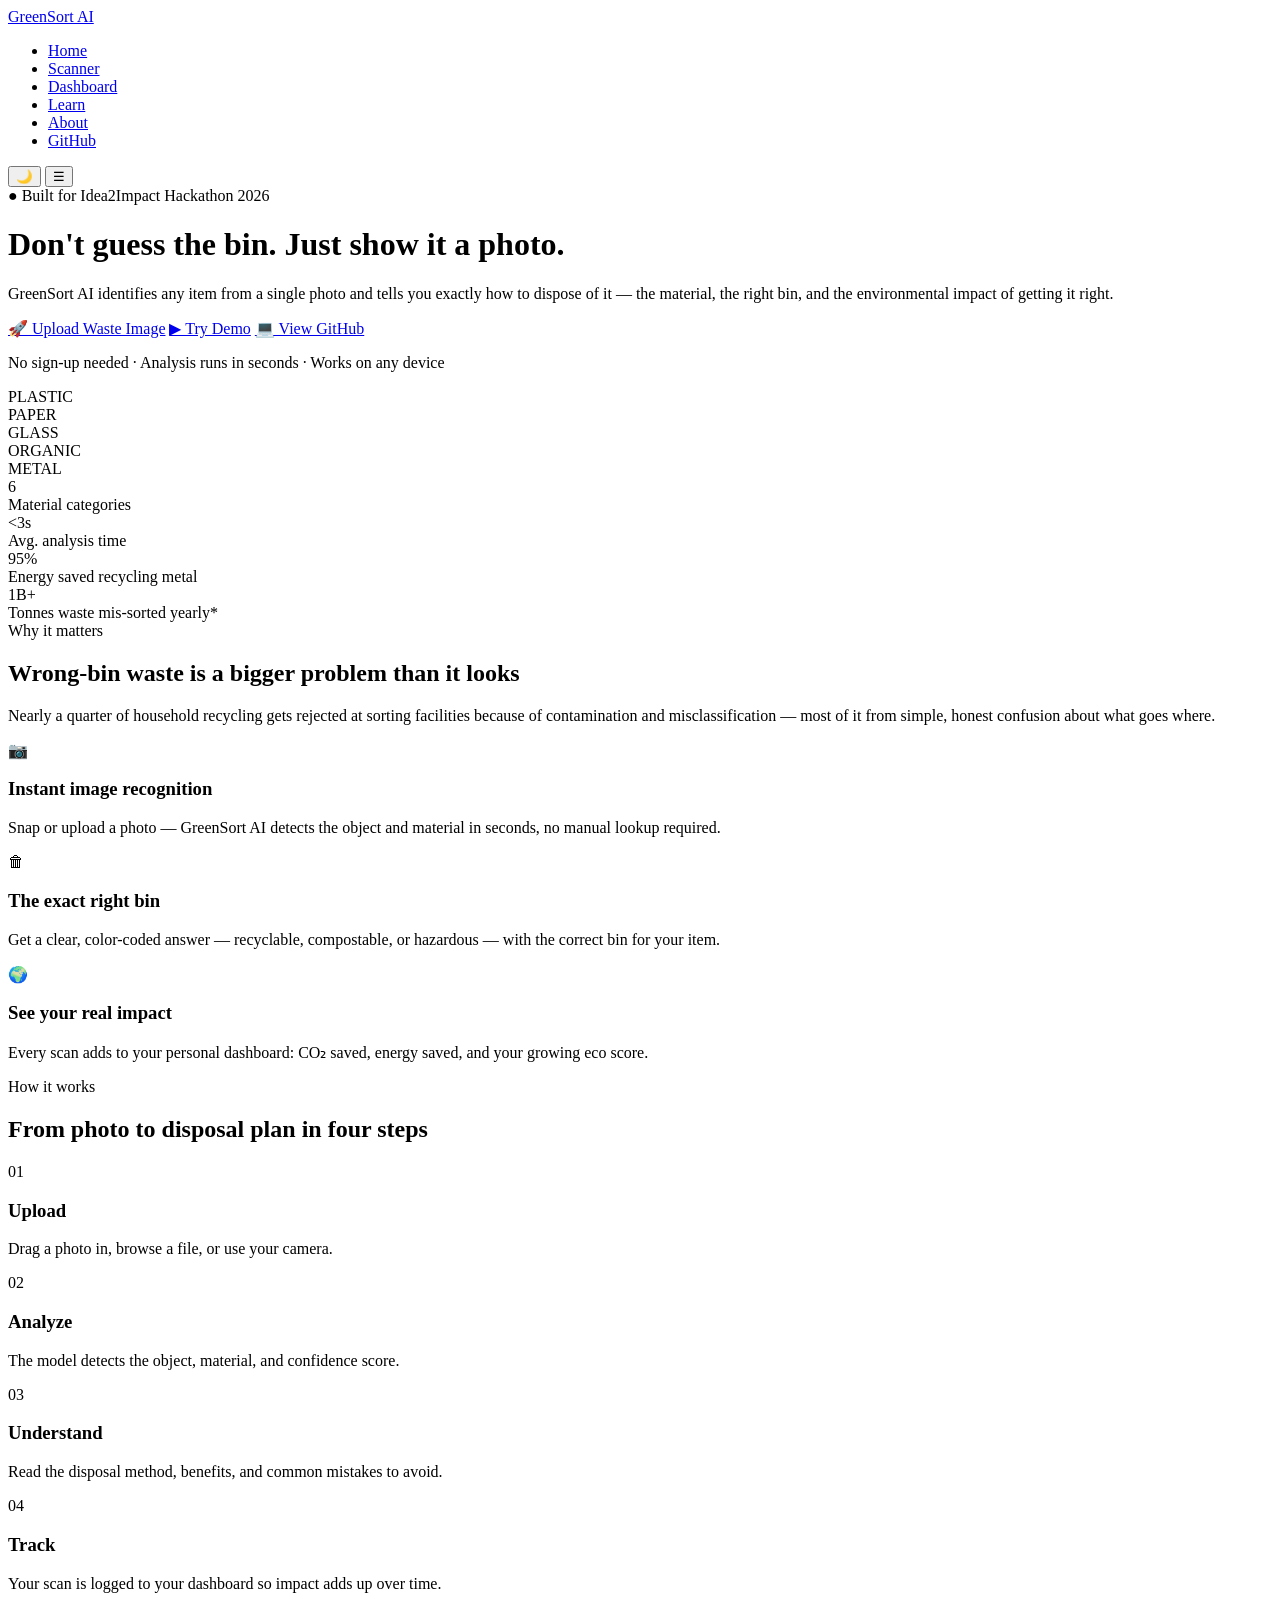
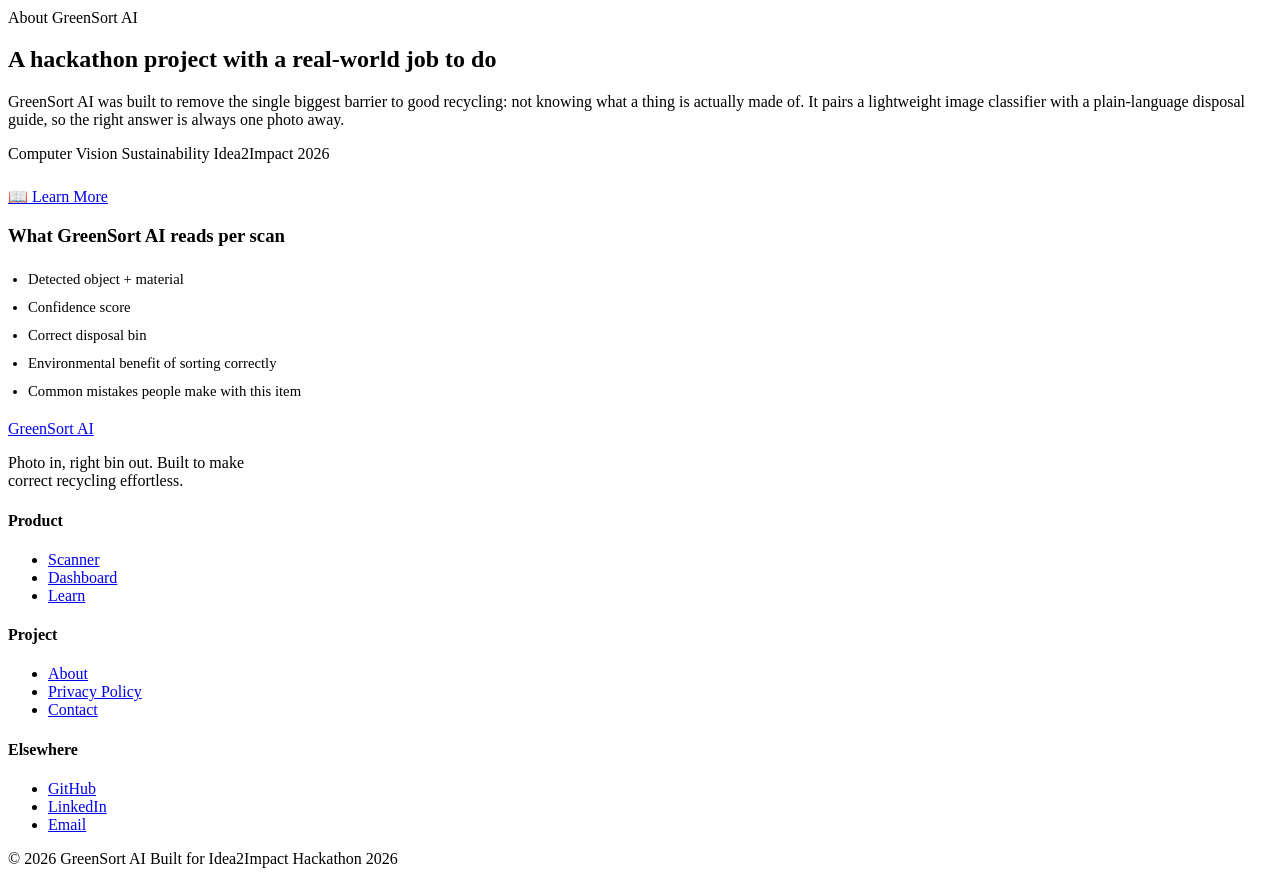
==== index.html @ caed550a "Add files via upload" ====
<!DOCTYPE html>
<html lang="en">
<head>
<meta charset="UTF-8">
<meta name="viewport" content="width=device-width, initial-scale=1.0">
<title>GreenSort AI — Sort waste right, instantly</title>
<meta name="description" content="Upload a photo of any item and let GreenSort AI tell you exactly how to dispose of it — recyclable, compostable, or hazardous.">
<link rel="stylesheet" href="css/style.css">
</head>
<body>

<nav class="navbar">
  <div class="container">
    <a href="index.html" class="brand">
      <span class="dot-row"><span class="dot"></span><span class="dot"></span><span class="dot"></span></span>
      GreenSort AI
    </a>
    <ul class="nav-links" id="navLinks">
      <li><a href="index.html">Home</a></li>
      <li><a href="scanner.html">Scanner</a></li>
      <li><a href="dashboard.html">Dashboard</a></li>
      <li><a href="learn.html">Learn</a></li>
      <li><a href="about.html">About</a></li>
      <li><a href="https://github.com/pavarshasree" target="_blank" rel="noopener">GitHub</a></li>
    </ul>
    <div class="nav-actions">
      <button class="theme-toggle" id="themeToggle" aria-label="Toggle dark mode">🌙</button>
      <button class="nav-burger" id="navBurger" aria-label="Menu">☰</button>
    </div>
  </div>
</nav>

<header class="hero">
  <div class="container">
    <div>
      <span class="eyebrow">● Built for Idea2Impact Hackathon 2026</span>
      <h1>Don't guess the bin. Just show it a photo.</h1>
      <p class="lede">GreenSort AI identifies any item from a single photo and tells you exactly how to dispose of it — the material, the right bin, and the environmental impact of getting it right.</p>
      <div class="hero-actions">
        <a href="scanner.html" class="btn btn-primary">🚀 Upload Waste Image</a>
        <a href="scanner.html?demo=1" class="btn btn-outline">▶ Try Demo</a>
        <a href="https://github.com/pavarshasree" target="_blank" rel="noopener" class="btn btn-ghost">💻 View GitHub</a>
      </div>
      <p class="hero-note">No sign-up needed · Analysis runs in seconds · Works on any device</p>
    </div>
    <div class="bin-stack" aria-hidden="true">
      <div class="falling" style="left:150px; animation-delay:0s;"></div>
      <div class="falling" style="left:70px; animation-delay:.8s;"></div>
      <div class="falling" style="left:230px; animation-delay:1.6s;"></div>
      <div class="bin b1"><span>PLASTIC</span></div>
      <div class="bin b2"><span>PAPER</span></div>
      <div class="bin b3"><span>GLASS</span></div>
      <div class="bin b4"><span>ORGANIC</span></div>
      <div class="bin b5"><span>METAL</span></div>
    </div>
  </div>
</header>

<section class="stats">
  <div class="container stats-grid">
    <div class="stat"><div class="num">6</div><div class="label">Material categories</div></div>
    <div class="stat"><div class="num">&lt;3s</div><div class="label">Avg. analysis time</div></div>
    <div class="stat"><div class="num">95%</div><div class="label">Energy saved recycling metal</div></div>
    <div class="stat"><div class="num">1B+</div><div class="label">Tonnes waste mis-sorted yearly*</div></div>
  </div>
</section>

<section class="section">
  <div class="container">
    <div class="section-head">
      <span class="eyebrow">Why it matters</span>
      <h2>Wrong-bin waste is a bigger problem than it looks</h2>
      <p>Nearly a quarter of household recycling gets rejected at sorting facilities because of contamination and misclassification — most of it from simple, honest confusion about what goes where.</p>
    </div>
    <div class="feature-grid">
      <div class="feature-card">
        <div class="icon" style="background:color-mix(in srgb, var(--plastic) 18%, transparent); color:var(--plastic);">📷</div>
        <h3>Instant image recognition</h3>
        <p>Snap or upload a photo — GreenSort AI detects the object and material in seconds, no manual lookup required.</p>
      </div>
      <div class="feature-card">
        <div class="icon" style="background:color-mix(in srgb, var(--organic) 18%, transparent); color:var(--organic);">🗑</div>
        <h3>The exact right bin</h3>
        <p>Get a clear, color-coded answer — recyclable, compostable, or hazardous — with the correct bin for your item.</p>
      </div>
      <div class="feature-card">
        <div class="icon" style="background:color-mix(in srgb, var(--amber) 20%, transparent); color:var(--amber-dark);">🌍</div>
        <h3>See your real impact</h3>
        <p>Every scan adds to your personal dashboard: CO₂ saved, energy saved, and your growing eco score.</p>
      </div>
    </div>
  </div>
</section>

<section class="section" style="background:var(--bg-raised); border-top:1px solid var(--border); border-bottom:1px solid var(--border);">
  <div class="container">
    <div class="section-head">
      <span class="eyebrow">How it works</span>
      <h2>From photo to disposal plan in four steps</h2>
    </div>
    <div class="steps">
      <div class="step"><span class="num">01</span><h3>Upload</h3><p>Drag a photo in, browse a file, or use your camera.</p></div>
      <div class="step"><span class="num">02</span><h3>Analyze</h3><p>The model detects the object, material, and confidence score.</p></div>
      <div class="step"><span class="num">03</span><h3>Understand</h3><p>Read the disposal method, benefits, and common mistakes to avoid.</p></div>
      <div class="step"><span class="num">04</span><h3>Track</h3><p>Your scan is logged to your dashboard so impact adds up over time.</p></div>
    </div>
  </div>
</section>

<section class="section">
  <div class="container about-mini">
    <div>
      <span class="eyebrow">About GreenSort AI</span>
      <h2>A hackathon project with a real-world job to do</h2>
      <p>GreenSort AI was built to remove the single biggest barrier to good recycling: not knowing what a thing is actually made of. It pairs a lightweight image classifier with a plain-language disposal guide, so the right answer is always one photo away.</p>
      <div class="badges">
        <span class="badge">Computer Vision</span>
        <span class="badge">Sustainability</span>
        <span class="badge">Idea2Impact 2026</span>
      </div>
      <div class="hero-actions" style="margin-top:24px;">
        <a href="about.html" class="btn btn-outline">📖 Learn More</a>
      </div>
    </div>
    <div class="feature-card">
      <h3 class="mt-0">What GreenSort AI reads per scan</h3>
      <ul style="padding-left:20px; color:var(--text-soft); font-size:.92rem; line-height:1.9;">
        <li>Detected object + material</li>
        <li>Confidence score</li>
        <li>Correct disposal bin</li>
        <li>Environmental benefit of sorting correctly</li>
        <li>Common mistakes people make with this item</li>
      </ul>
    </div>
  </div>
</section>

<footer class="footer">
  <div class="container">
    <div class="footer-grid">
      <div>
        <a href="index.html" class="brand" style="margin-bottom:12px;">
          <span class="dot-row"><span class="dot"></span><span class="dot"></span><span class="dot"></span></span>
          GreenSort AI
        </a>
        <p style="max-width:32ch;">Photo in, right bin out. Built to make correct recycling effortless.</p>
      </div>
      <div>
        <h4>Product</h4>
        <ul>
          <li><a href="scanner.html">Scanner</a></li>
          <li><a href="dashboard.html">Dashboard</a></li>
          <li><a href="learn.html">Learn</a></li>
        </ul>
      </div>
      <div>
        <h4>Project</h4>
        <ul>
          <li><a href="about.html">About</a></li>
          <li><a href="about.html#privacy">Privacy Policy</a></li>
          <li><a href="about.html#contact">Contact</a></li>
        </ul>
      </div>
      <div>
        <h4>Elsewhere</h4>
        <ul>
          <li><a href="https://github.com/pavarshasree" target="_blank" rel="noopener">GitHub</a></li>
          <li><a href="#">LinkedIn</a></li>
          <li><a href="mailto:hello@example.com">Email</a></li>
        </ul>
      </div>
    </div>
    <div class="footer-bottom">
      <span>© 2026 GreenSort AI</span>
      <span>Built for Idea2Impact Hackathon 2026</span>
    </div>
  </div>
</footer>

<script src="js/main.js"></script>
</body>
</html>
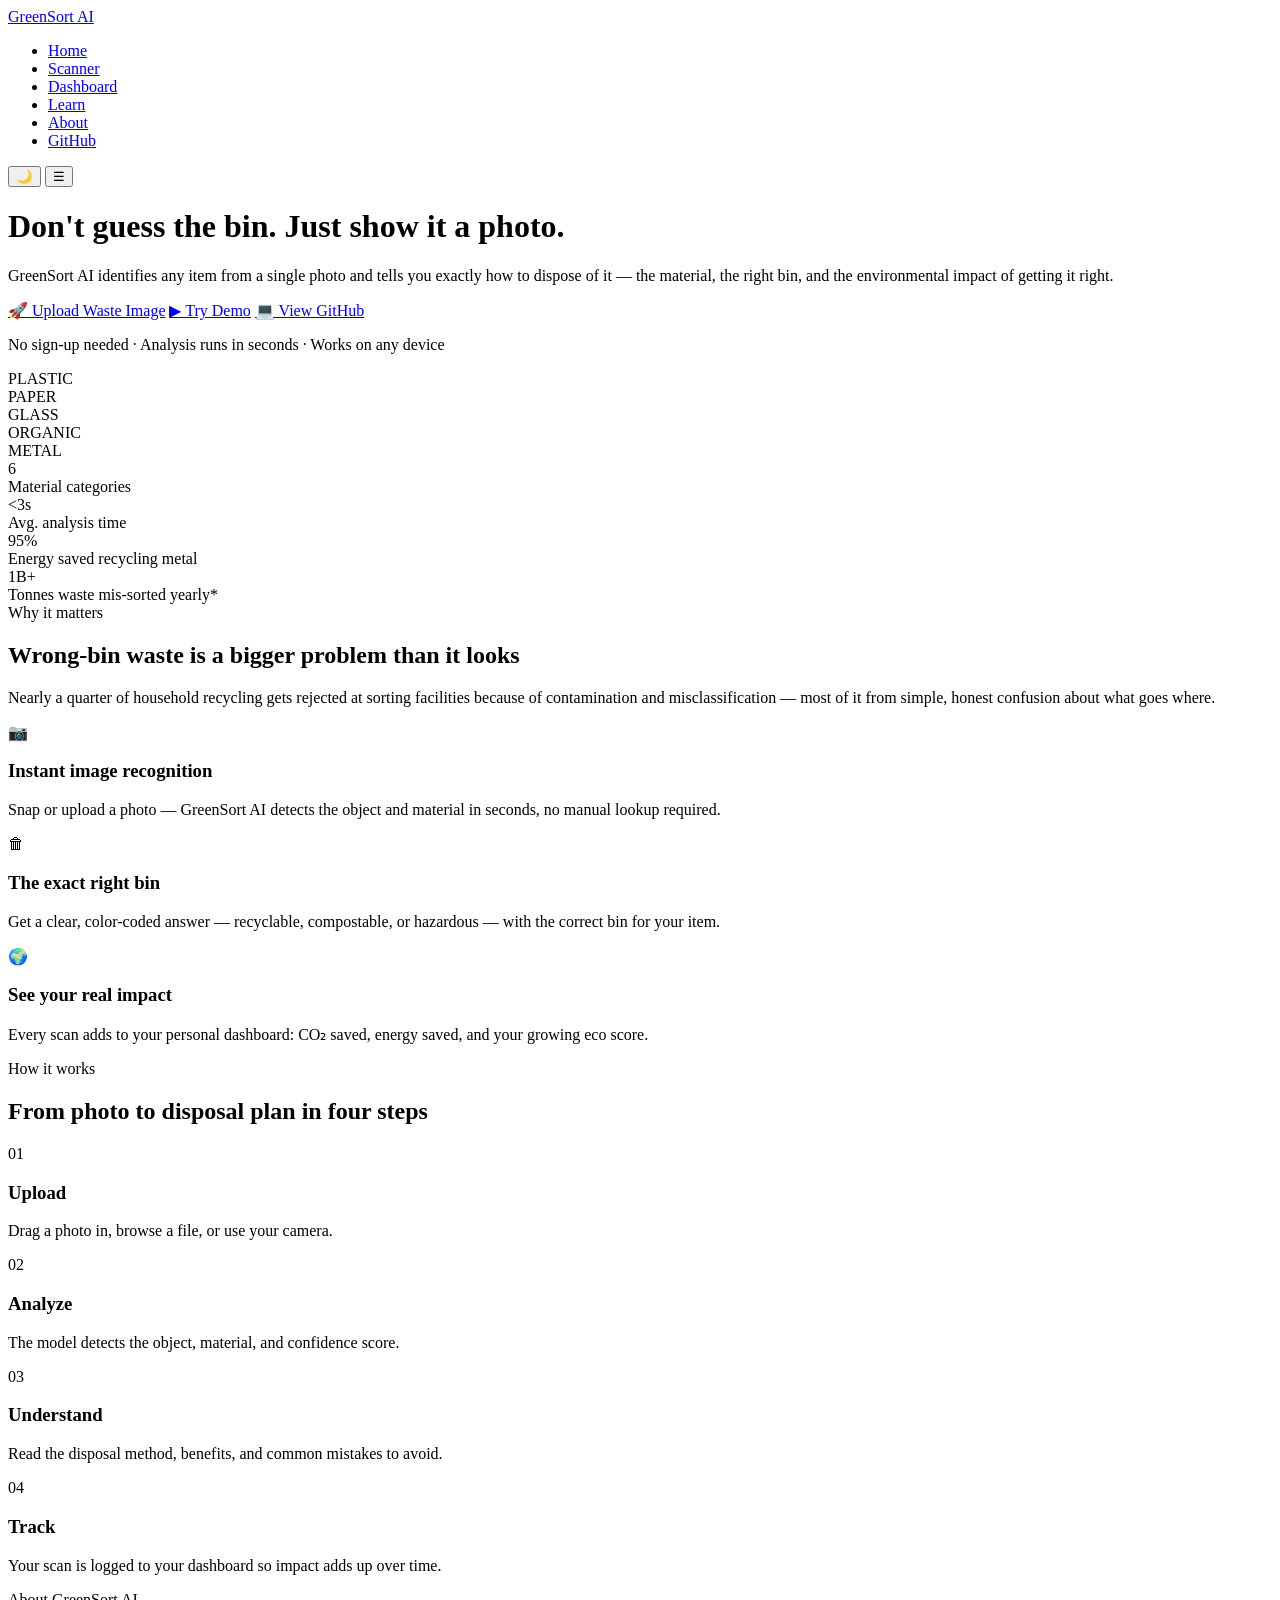
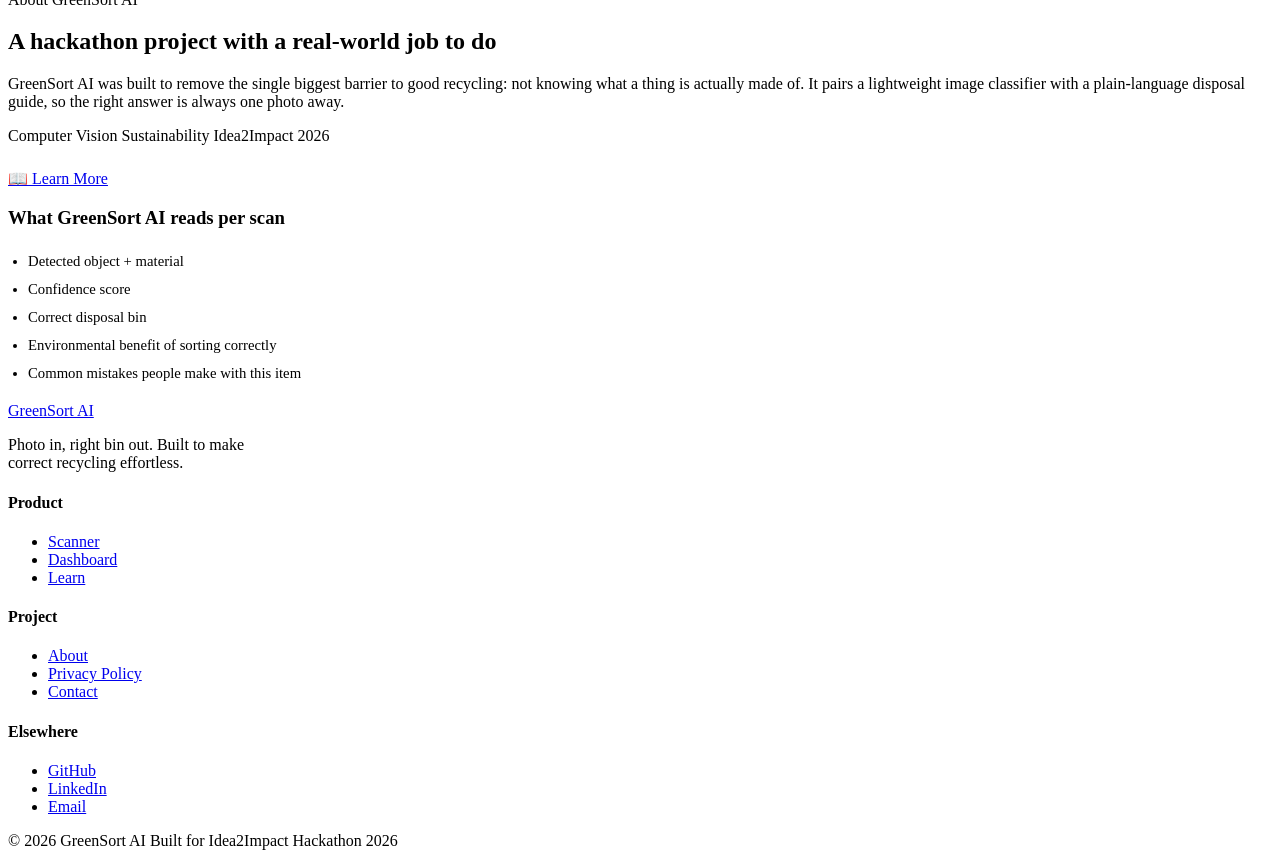
==== commit d90886bc: "Update index.html" ====
--- a/index.html
+++ b/index.html
@@ -33,7 +33,6 @@
 <header class="hero">
   <div class="container">
     <div>
-      <span class="eyebrow">● Built for Idea2Impact Hackathon 2026</span>
       <h1>Don't guess the bin. Just show it a photo.</h1>
       <p class="lede">GreenSort AI identifies any item from a single photo and tells you exactly how to dispose of it — the material, the right bin, and the environmental impact of getting it right.</p>
       <div class="hero-actions">
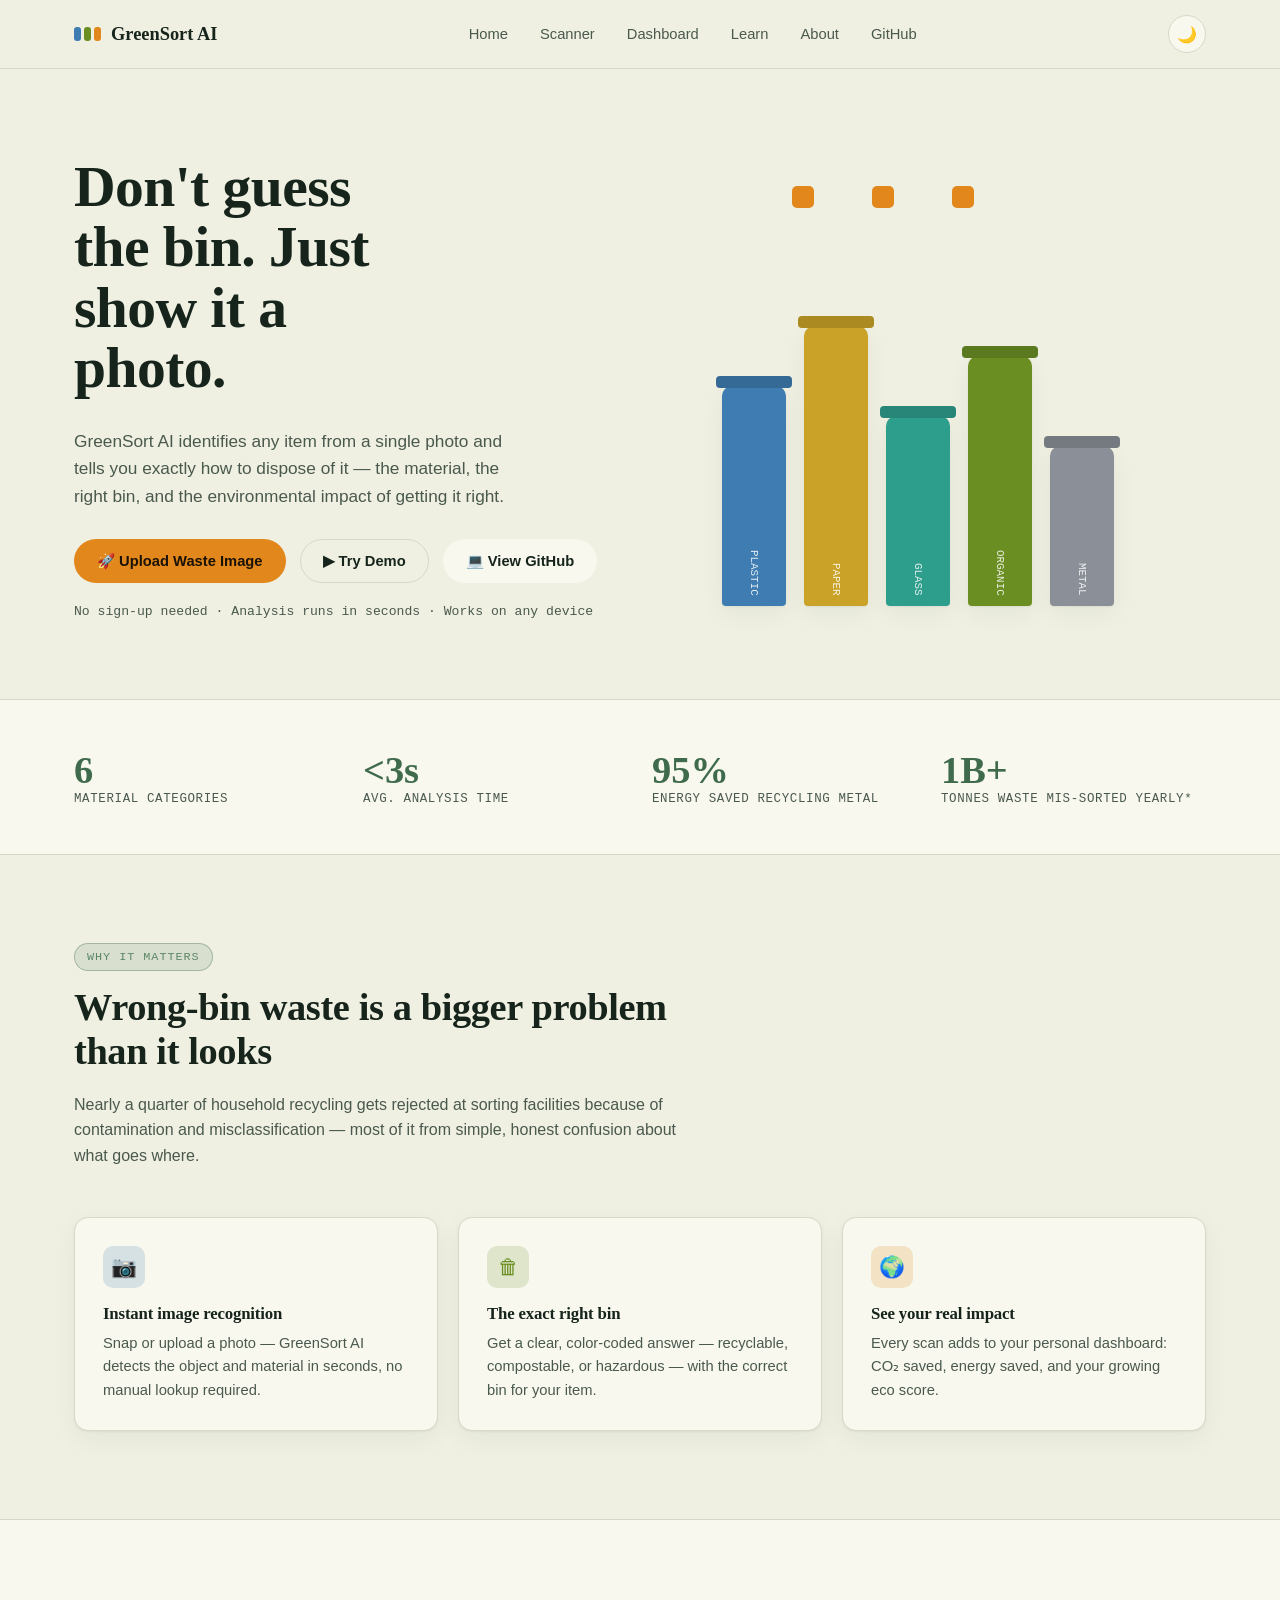
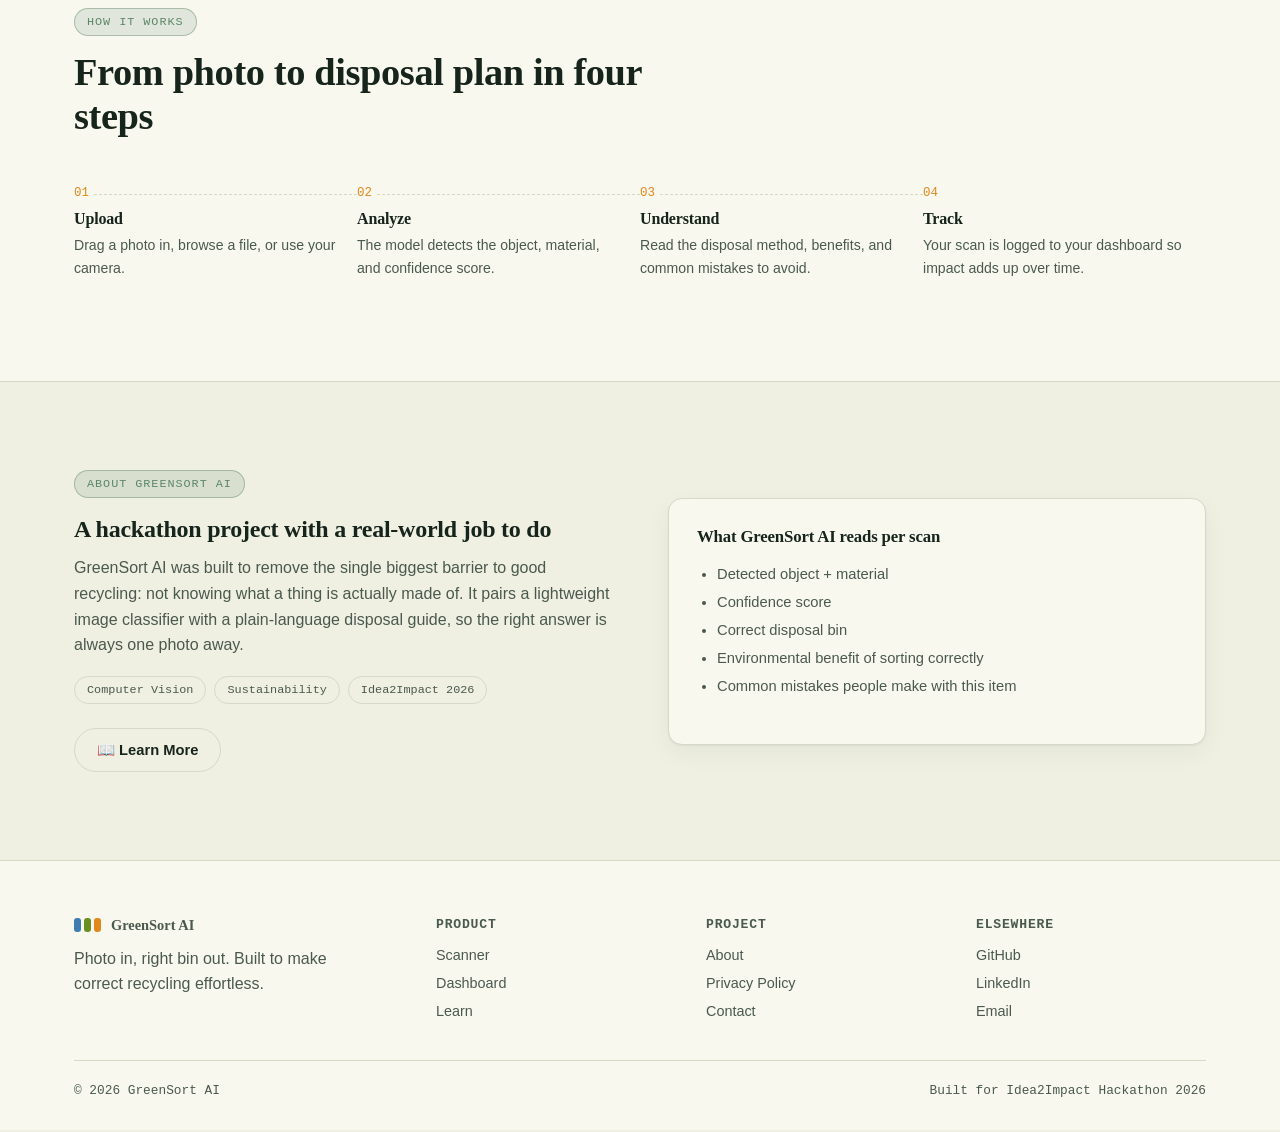
==== commit 5c7352d2: "Fix stylesheet link in index.html" ====
--- a/index.html
+++ b/index.html
@@ -5,7 +5,7 @@
 <meta name="viewport" content="width=device-width, initial-scale=1.0">
 <title>GreenSort AI — Sort waste right, instantly</title>
 <meta name="description" content="Upload a photo of any item and let GreenSort AI tell you exactly how to dispose of it — recyclable, compostable, or hazardous.">
-<link rel="stylesheet" href="css/style.css">
+<link rel="stylesheet" href="style.css">
 </head>
 <body>
 
--- a/style.css
+++ b/style.css
@@ -0,0 +1,316 @@
+/* =========================================================
+   GreenSort AI — Design System
+   Palette: deep forest / moss / sage on warm paper,
+   compost-amber CTA, material badges as the recurring
+   "sorting" signature used across nav, cards, charts.
+   Type: Fraunces (display) + IBM Plex Sans (body) + IBM Plex Mono (data)
+   ========================================================= */
+
+@import url('https://fonts.googleapis.com/css2?family=Fraunces:opsz,wght@9..144,400;9..144,500;9..144,600;9..144,700&family=IBM+Plex+Sans:wght@400;500;600;700&family=IBM+Plex+Mono:wght@400;500;600&display=swap');
+
+:root{
+  --forest:#14301F;
+  --forest-ink:#16241C;
+  --moss:#3F6B4C;
+  --moss-light:#5C8767;
+  --sage:#B9CDB0;
+  --paper:#EFF0E2;
+  --paper-raised:#F8F8EF;
+  --amber:#E2871B;
+  --amber-dark:#C36F10;
+  --line:#D8D8C6;
+
+  --plastic:#3E7CB1;
+  --paper-mat:#C9A227;
+  --glass:#2E9E8C;
+  --metal:#8A8F98;
+  --organic:#6B8E23;
+  --ewaste:#8E5FBF;
+  --hazard:#C0392B;
+
+  --bg:var(--paper);
+  --bg-raised:var(--paper-raised);
+  --text:var(--forest-ink);
+  --text-soft:#4A594E;
+  --border:var(--line);
+  --card-shadow:0 1px 2px rgba(20,48,31,.06), 0 8px 24px rgba(20,48,31,.05);
+
+  --display:'Fraunces', serif;
+  --body:'IBM Plex Sans', sans-serif;
+  --mono:'IBM Plex Mono', monospace;
+
+  --radius:14px;
+  --radius-sm:8px;
+}
+
+[data-theme="dark"]{
+  --bg:#101B14;
+  --bg-raised:#16241C;
+  --text:#E9EEE6;
+  --text-soft:#AEC0AD;
+  --border:#243A2C;
+  --paper-raised:#16241C;
+  --card-shadow:0 1px 2px rgba(0,0,0,.3), 0 8px 24px rgba(0,0,0,.35);
+}
+
+*,*::before,*::after{box-sizing:border-box;}
+html{scroll-behavior:smooth;}
+body{
+  margin:0;
+  font-family:var(--body);
+  background:var(--bg);
+  color:var(--text);
+  -webkit-font-smoothing:antialiased;
+  transition:background .25s ease,color .25s ease;
+}
+img{max-width:100%;display:block;}
+a{color:inherit;text-decoration:none;}
+h1,h2,h3,h4{font-family:var(--display);font-weight:600;margin:0 0 .5em;letter-spacing:-.01em;}
+p{line-height:1.6;color:var(--text-soft);margin:0 0 1em;}
+.mono{font-family:var(--mono);}
+.container{width:100%;max-width:1180px;margin:0 auto;padding:0 24px;}
+@media(prefers-reduced-motion:reduce){*{animation:none!important;transition:none!important;}}
+
+/* ---------- Focus ---------- */
+:focus-visible{outline:2px solid var(--amber);outline-offset:3px;border-radius:4px;}
+
+/* ---------- Navbar ---------- */
+.navbar{
+  position:sticky;top:0;z-index:100;
+  background:color-mix(in srgb, var(--bg) 88%, transparent);
+  backdrop-filter:blur(10px);
+  border-bottom:1px solid var(--border);
+}
+.navbar .container{display:flex;align-items:center;justify-content:space-between;height:68px;}
+.brand{display:flex;align-items:center;gap:10px;font-family:var(--display);font-weight:600;font-size:1.15rem;}
+.brand .dot-row{display:flex;gap:3px;}
+.brand .dot{width:7px;height:14px;border-radius:3px;}
+.brand .dot:nth-child(1){background:var(--plastic);}
+.brand .dot:nth-child(2){background:var(--organic);}
+.brand .dot:nth-child(3){background:var(--amber);}
+.nav-links{display:flex;align-items:center;gap:28px;list-style:none;margin:0;padding:0;}
+.nav-links a{font-size:.92rem;font-weight:500;color:var(--text-soft);padding:6px 2px;border-bottom:2px solid transparent;transition:.2s;}
+.nav-links a:hover,.nav-links a.active{color:var(--text);border-color:var(--amber);}
+.nav-actions{display:flex;align-items:center;gap:14px;}
+.theme-toggle{
+  width:38px;height:38px;border-radius:50%;border:1px solid var(--border);
+  background:var(--bg-raised);display:flex;align-items:center;justify-content:center;
+  cursor:pointer;font-size:1rem;
+}
+.nav-burger{display:none;background:none;border:none;font-size:1.4rem;cursor:pointer;color:var(--text);}
+@media(max-width:860px){
+  .nav-links{position:fixed;inset:68px 0 0 0;background:var(--bg);flex-direction:column;padding:28px 24px;gap:18px;transform:translateY(-110%);transition:transform .3s ease;border-top:1px solid var(--border);}
+  .nav-links.open{transform:translateY(0);}
+  .nav-burger{display:block;}
+}
+
+/* ---------- Buttons ---------- */
+.btn{
+  display:inline-flex;align-items:center;gap:8px;
+  font-family:var(--body);font-weight:600;font-size:.92rem;
+  padding:12px 22px;border-radius:999px;border:1px solid transparent;
+  cursor:pointer;transition:transform .15s ease, box-shadow .15s ease, background .15s ease;
+  white-space:nowrap;
+}
+.btn:active{transform:translateY(1px);}
+.btn-primary{background:var(--amber);color:#1A1206;}
+.btn-primary:hover{background:var(--amber-dark);box-shadow:0 6px 18px rgba(226,135,27,.35);}
+.btn-outline{background:transparent;border-color:var(--border);color:var(--text);}
+.btn-outline:hover{border-color:var(--moss);}
+.btn-ghost{background:var(--bg-raised);color:var(--text);}
+.btn-ghost:hover{background:var(--sage);color:var(--forest-ink);}
+.btn[disabled]{opacity:.45;cursor:not-allowed;}
+.btn-sm{padding:8px 16px;font-size:.82rem;}
+.btn-full{width:100%;justify-content:center;}
+.btn-danger{background:transparent;border-color:var(--hazard);color:var(--hazard);}
+
+/* ---------- Hero ---------- */
+.hero{padding:88px 0 64px;position:relative;overflow:hidden;}
+.hero .container{display:grid;grid-template-columns:1.1fr .9fr;gap:56px;align-items:center;}
+.eyebrow{
+  display:inline-flex;align-items:center;gap:8px;
+  font-family:var(--mono);font-size:.74rem;letter-spacing:.08em;text-transform:uppercase;
+  color:var(--moss-light);background:color-mix(in srgb, var(--moss) 12%, transparent);
+  border:1px solid color-mix(in srgb, var(--moss) 35%, transparent);
+  padding:6px 12px;border-radius:999px;margin-bottom:18px;
+}
+.hero h1{font-size:clamp(2.4rem,4.6vw,3.6rem);line-height:1.05;max-width:12ch;}
+.hero .lede{font-size:1.08rem;max-width:46ch;}
+.hero-actions{display:flex;gap:14px;flex-wrap:wrap;margin-top:28px;}
+.hero-note{margin-top:18px;font-size:.82rem;color:var(--text-soft);font-family:var(--mono);}
+
+/* Signature: sorting bins visual */
+.bin-stack{position:relative;height:420px;}
+.bin{
+  position:absolute;bottom:0;width:64px;border-radius:10px 10px 4px 4px;
+  display:flex;flex-direction:column;align-items:center;justify-content:flex-end;
+  padding-bottom:10px;box-shadow:var(--card-shadow);
+  font-family:var(--mono);font-size:.68rem;color:#fff;
+}
+.bin span{writing-mode:vertical-rl;opacity:.85;}
+.bin::before{content:'';position:absolute;top:-10px;left:-6px;right:-6px;height:12px;border-radius:4px;background:inherit;filter:brightness(.85);}
+.bin.b1{left:0;height:220px;background:var(--plastic);}
+.bin.b2{left:82px;height:280px;background:var(--paper-mat);}
+.bin.b3{left:164px;height:190px;background:var(--glass);}
+.bin.b4{left:246px;height:250px;background:var(--organic);}
+.bin.b5{left:328px;height:160px;background:var(--metal);}
+.falling{position:absolute;width:22px;height:22px;border-radius:5px;background:var(--amber);animation:fall 2.4s ease-in infinite;}
+@keyframes fall{0%{transform:translateY(-40px) rotate(0deg);opacity:0;}10%{opacity:1;}100%{transform:translateY(300px) rotate(80deg);opacity:0;}}
+
+/* ---------- Impact Stats ---------- */
+.stats{padding:48px 0;border-top:1px solid var(--border);border-bottom:1px solid var(--border);background:var(--bg-raised);}
+.stats-grid{display:grid;grid-template-columns:repeat(4,1fr);gap:24px;}
+.stat{text-align:left;}
+.stat .num{font-family:var(--display);font-size:2.4rem;font-weight:600;color:var(--moss);}
+.stat .label{font-family:var(--mono);font-size:.78rem;color:var(--text-soft);text-transform:uppercase;letter-spacing:.05em;}
+@media(max-width:760px){.stats-grid{grid-template-columns:repeat(2,1fr);}}
+
+/* ---------- Sections ---------- */
+.section{padding:88px 0;}
+.section-head{max-width:640px;margin-bottom:48px;}
+.section-head .eyebrow{margin-bottom:14px;}
+.section-head h2{font-size:clamp(1.8rem,3vw,2.4rem);}
+
+/* Features */
+.feature-grid{display:grid;grid-template-columns:repeat(3,1fr);gap:20px;}
+.feature-card{
+  background:var(--bg-raised);border:1px solid var(--border);border-radius:var(--radius);
+  padding:28px;box-shadow:var(--card-shadow);
+}
+.feature-card .icon{width:42px;height:42px;border-radius:10px;display:flex;align-items:center;justify-content:center;font-size:1.3rem;margin-bottom:16px;}
+.feature-card h3{font-size:1.05rem;margin-bottom:8px;}
+.feature-card p{font-size:.92rem;margin:0;}
+@media(max-width:860px){.feature-grid{grid-template-columns:1fr;}}
+
+/* How it works — steps */
+.steps{display:grid;grid-template-columns:repeat(4,1fr);gap:0;position:relative;}
+.step{position:relative;padding:0 20px 0 0;}
+.step .num{font-family:var(--mono);font-size:.78rem;color:var(--amber);margin-bottom:10px;display:block;}
+.step h3{font-size:1rem;margin-bottom:6px;}
+.step p{font-size:.88rem;}
+.step:not(:last-child)::after{content:'';position:absolute;top:8px;right:0;width:calc(100% - 20px);border-top:1px dashed var(--border);}
+@media(max-width:860px){.steps{grid-template-columns:1fr;gap:28px;}.step:not(:last-child)::after{display:none;}}
+
+/* About mini */
+.about-mini{display:grid;grid-template-columns:1fr 1fr;gap:56px;align-items:center;}
+.about-mini .badges{display:flex;flex-wrap:wrap;gap:8px;margin-top:18px;}
+.badge{
+  font-family:var(--mono);font-size:.74rem;padding:6px 12px;border-radius:999px;
+  border:1px solid var(--border);color:var(--text-soft);
+}
+@media(max-width:860px){.about-mini{grid-template-columns:1fr;}}
+
+/* ---------- Footer ---------- */
+.footer{border-top:1px solid var(--border);padding:56px 0 32px;background:var(--bg-raised);}
+.footer-grid{display:grid;grid-template-columns:1.4fr 1fr 1fr 1fr;gap:40px;margin-bottom:40px;}
+.footer h4{font-size:.82rem;text-transform:uppercase;letter-spacing:.06em;font-family:var(--mono);color:var(--text-soft);margin-bottom:14px;}
+.footer ul{list-style:none;margin:0;padding:0;display:flex;flex-direction:column;gap:10px;}
+.footer a{font-size:.9rem;color:var(--text-soft);}
+.footer a:hover{color:var(--amber);}
+.footer-bottom{border-top:1px solid var(--border);padding-top:22px;display:flex;justify-content:space-between;flex-wrap:wrap;gap:10px;font-size:.8rem;color:var(--text-soft);font-family:var(--mono);}
+@media(max-width:860px){.footer-grid{grid-template-columns:1fr 1fr;}}
+
+/* ---------- Generic page header ---------- */
+.page-head{padding:56px 0 32px;border-bottom:1px solid var(--border);}
+.page-head .eyebrow{margin-bottom:10px;}
+.page-head h1{font-size:clamp(1.9rem,3.4vw,2.6rem);}
+
+/* ---------- Scanner page ---------- */
+.scanner-wrap{padding:56px 0 96px;}
+.dropzone{
+  border:2px dashed var(--border);border-radius:var(--radius);
+  background:var(--bg-raised);padding:64px 24px;text-align:center;cursor:pointer;
+  transition:.2s;
+}
+.dropzone.drag{border-color:var(--amber);background:color-mix(in srgb, var(--amber) 8%, var(--bg-raised));}
+.dropzone .dz-icon{font-size:2.6rem;margin-bottom:12px;}
+.dropzone h3{margin-bottom:6px;}
+.dropzone .dz-meta{font-family:var(--mono);font-size:.76rem;color:var(--text-soft);margin-top:14px;}
+.dz-actions{display:flex;gap:12px;justify-content:center;margin-top:22px;flex-wrap:wrap;}
+#fileInput,#cameraInput{display:none;}
+
+.preview-card{
+  background:var(--bg-raised);border:1px solid var(--border);border-radius:var(--radius);
+  padding:20px;margin-top:26px;display:none;
+}
+.preview-card.show{display:block;}
+.preview-card img{border-radius:var(--radius-sm);max-height:340px;width:100%;object-fit:contain;background:#00000010;}
+.preview-meta{display:flex;justify-content:space-between;align-items:center;margin-top:14px;font-family:var(--mono);font-size:.78rem;color:var(--text-soft);}
+.preview-actions{display:flex;gap:12px;margin-top:18px;flex-wrap:wrap;}
+
+.analyzing{display:none;text-align:center;padding:36px 0;font-family:var(--mono);color:var(--text-soft);}
+.analyzing.show{display:block;}
+.scan-bar{width:100%;height:6px;border-radius:99px;background:var(--border);overflow:hidden;margin-top:16px;}
+.scan-bar > div{height:100%;width:0;background:var(--amber);transition:width .25s ease;}
+
+/* ---------- Results page ---------- */
+.results-grid{display:grid;grid-template-columns:1fr 1.15fr;gap:32px;padding:48px 0 96px;align-items:start;}
+.result-panel{background:var(--bg-raised);border:1px solid var(--border);border-radius:var(--radius);padding:24px;box-shadow:var(--card-shadow);}
+.result-panel img{border-radius:var(--radius-sm);width:100%;max-height:280px;object-fit:contain;background:#00000010;margin-bottom:18px;}
+.kv-list{display:flex;flex-direction:column;gap:0;}
+.kv-row{display:flex;justify-content:space-between;align-items:center;padding:12px 0;border-bottom:1px solid var(--border);}
+.kv-row:last-child{border-bottom:none;}
+.kv-row .k{font-size:.86rem;color:var(--text-soft);}
+.kv-row .v{font-weight:600;font-size:.92rem;text-align:right;}
+.material-pill{display:inline-flex;align-items:center;gap:6px;padding:5px 12px;border-radius:999px;color:#fff;font-size:.8rem;font-weight:600;}
+.confidence-bar{width:120px;height:6px;border-radius:99px;background:var(--border);overflow:hidden;}
+.confidence-bar > div{height:100%;background:var(--moss);}
+.bin-swatch{width:16px;height:16px;border-radius:4px;display:inline-block;vertical-align:-3px;margin-right:6px;}
+
+.result-block{margin-bottom:26px;}
+.result-block h3{font-size:1rem;display:flex;align-items:center;gap:8px;margin-bottom:10px;}
+.result-block p, .result-block li{font-size:.92rem;}
+.result-block ul{margin:0;padding-left:20px;}
+.tip-list li{margin-bottom:6px;}
+.chips{display:flex;flex-wrap:wrap;gap:8px;}
+.chip{font-family:var(--mono);font-size:.78rem;padding:6px 12px;border-radius:999px;background:var(--bg);border:1px solid var(--border);}
+.result-actions{display:flex;gap:12px;flex-wrap:wrap;margin-top:8px;}
+@media(max-width:920px){.results-grid{grid-template-columns:1fr;}}
+
+/* ---------- Dashboard ---------- */
+.dash-cards{display:grid;grid-template-columns:repeat(5,1fr);gap:16px;padding:40px 0 8px;}
+.dash-card{background:var(--bg-raised);border:1px solid var(--border);border-radius:var(--radius);padding:20px;}
+.dash-card .label{font-family:var(--mono);font-size:.72rem;color:var(--text-soft);text-transform:uppercase;letter-spacing:.05em;}
+.dash-card .value{font-family:var(--display);font-size:1.7rem;margin-top:6px;}
+.dash-card .delta{font-size:.78rem;color:var(--moss);font-family:var(--mono);margin-top:4px;}
+@media(max-width:960px){.dash-cards{grid-template-columns:repeat(2,1fr);}}
+
+.dash-charts{display:grid;grid-template-columns:1.2fr .8fr;gap:20px;padding:24px 0 96px;}
+.chart-card{background:var(--bg-raised);border:1px solid var(--border);border-radius:var(--radius);padding:24px;}
+.chart-card h3{font-size:1rem;margin-bottom:16px;}
+.chart-card.wide{grid-column:1/-1;}
+@media(max-width:960px){.dash-charts{grid-template-columns:1fr;}}
+.dash-toolbar{display:flex;justify-content:space-between;align-items:center;flex-wrap:wrap;gap:14px;padding-top:32px;}
+
+/* ---------- Learn / About cards ---------- */
+.cat-grid{display:grid;grid-template-columns:repeat(3,1fr);gap:20px;}
+.cat-card{background:var(--bg-raised);border:1px solid var(--border);border-radius:var(--radius);padding:24px;border-top:4px solid var(--moss);}
+.cat-card h3{font-size:1.05rem;margin-bottom:8px;}
+.cat-card p{font-size:.88rem;}
+@media(max-width:860px){.cat-grid{grid-template-columns:1fr 1fr;}}
+@media(max-width:600px){.cat-grid{grid-template-columns:1fr;}}
+
+/* ---------- Chat assistant ---------- */
+.chat-wrap{display:grid;grid-template-columns:.7fr 2fr;gap:24px;padding:40px 0 96px;}
+.suggested h4{font-family:var(--mono);font-size:.76rem;text-transform:uppercase;letter-spacing:.05em;color:var(--text-soft);margin-bottom:12px;}
+.suggested-list{display:flex;flex-direction:column;gap:10px;}
+.suggested-list button{
+  text-align:left;background:var(--bg-raised);border:1px solid var(--border);border-radius:var(--radius-sm);
+  padding:12px 14px;font-size:.86rem;cursor:pointer;color:var(--text);
+}
+.suggested-list button:hover{border-color:var(--moss);}
+.chat-panel{background:var(--bg-raised);border:1px solid var(--border);border-radius:var(--radius);display:flex;flex-direction:column;height:560px;}
+.chat-log{flex:1;overflow-y:auto;padding:22px;display:flex;flex-direction:column;gap:14px;}
+.msg{max-width:78%;padding:12px 16px;border-radius:14px;font-size:.9rem;line-height:1.5;}
+.msg.bot{background:var(--bg);border:1px solid var(--border);align-self:flex-start;border-bottom-left-radius:4px;}
+.msg.user{background:var(--moss);color:#fff;align-self:flex-end;border-bottom-right-radius:4px;}
+.chat-input-row{display:flex;gap:10px;padding:16px;border-top:1px solid var(--border);}
+.chat-input-row input{flex:1;padding:12px 14px;border-radius:999px;border:1px solid var(--border);background:var(--bg);color:var(--text);font-family:var(--body);}
+@media(max-width:860px){.chat-wrap{grid-template-columns:1fr;}}
+
+/* utility */
+.text-center{text-align:center;}
+.mt-0{margin-top:0;}
+.flex{display:flex;}
+.gap-8{gap:8px;}
+.hidden{display:none!important;}
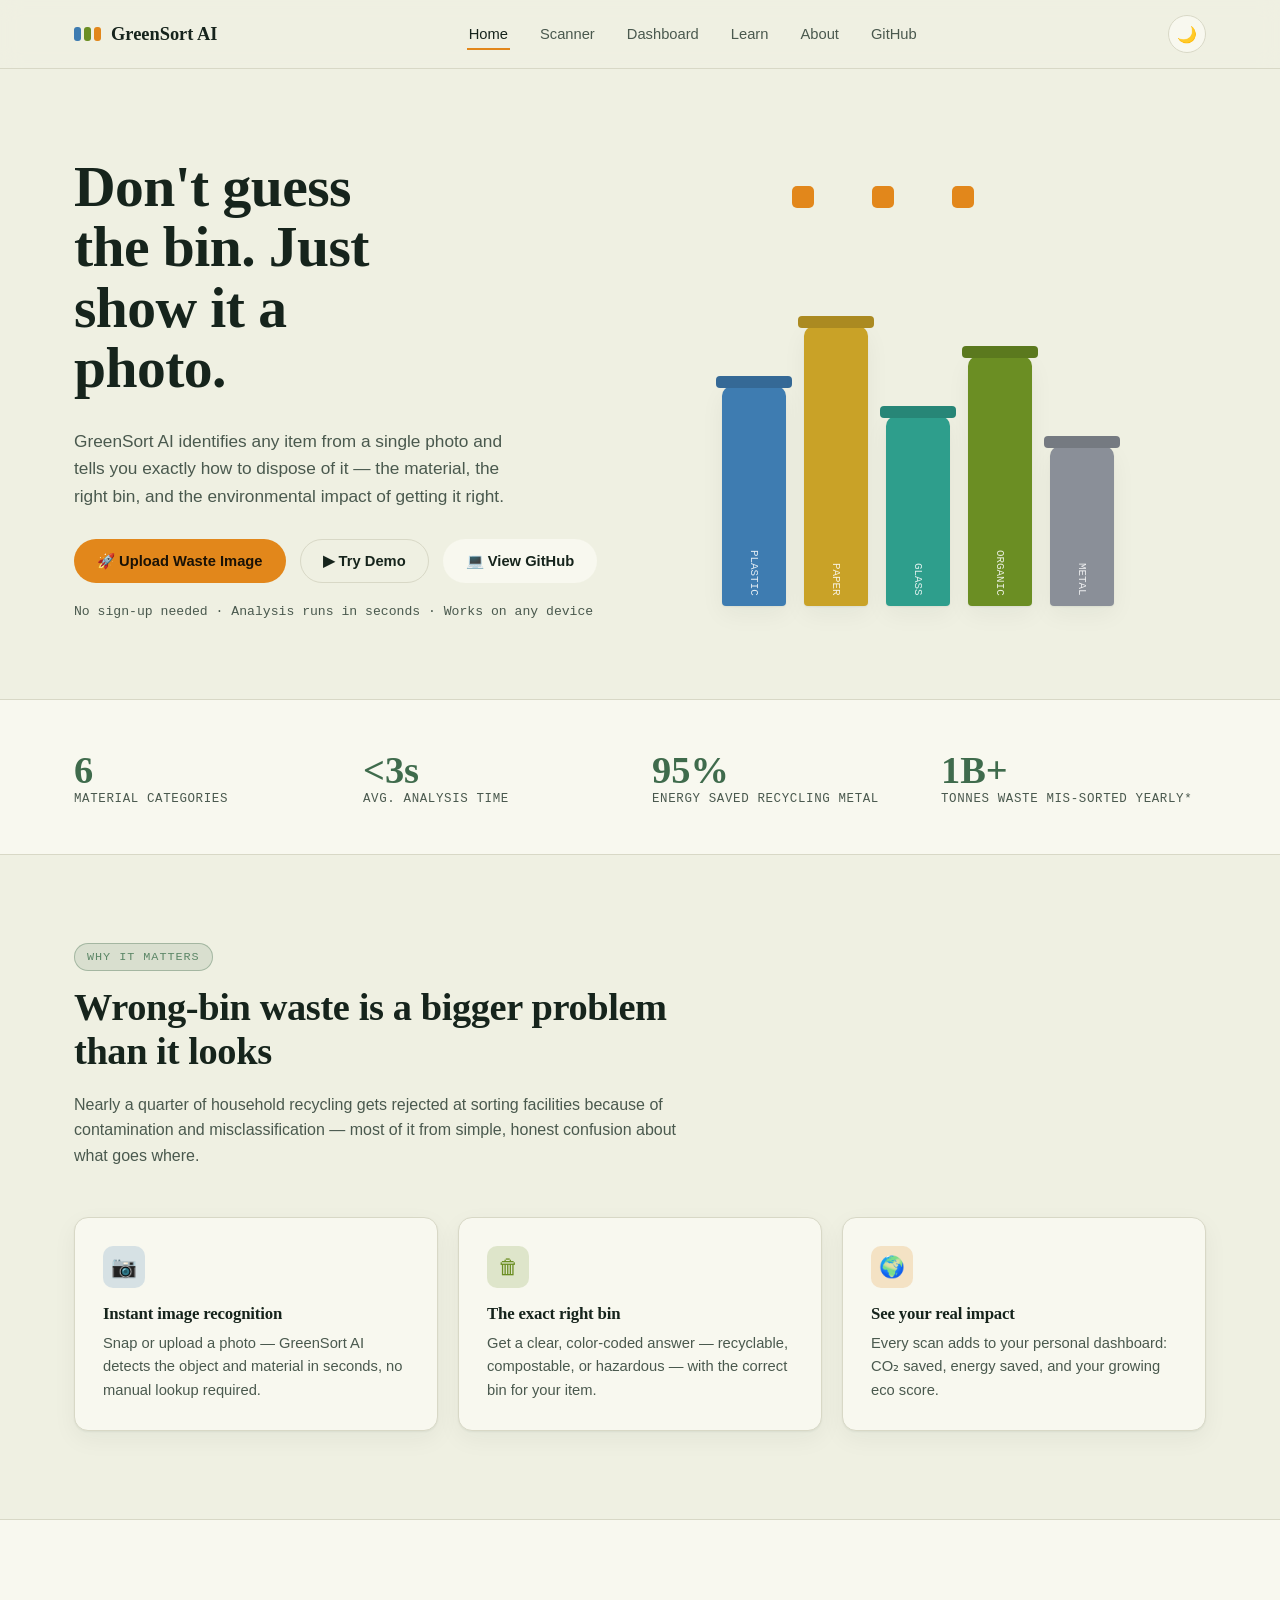
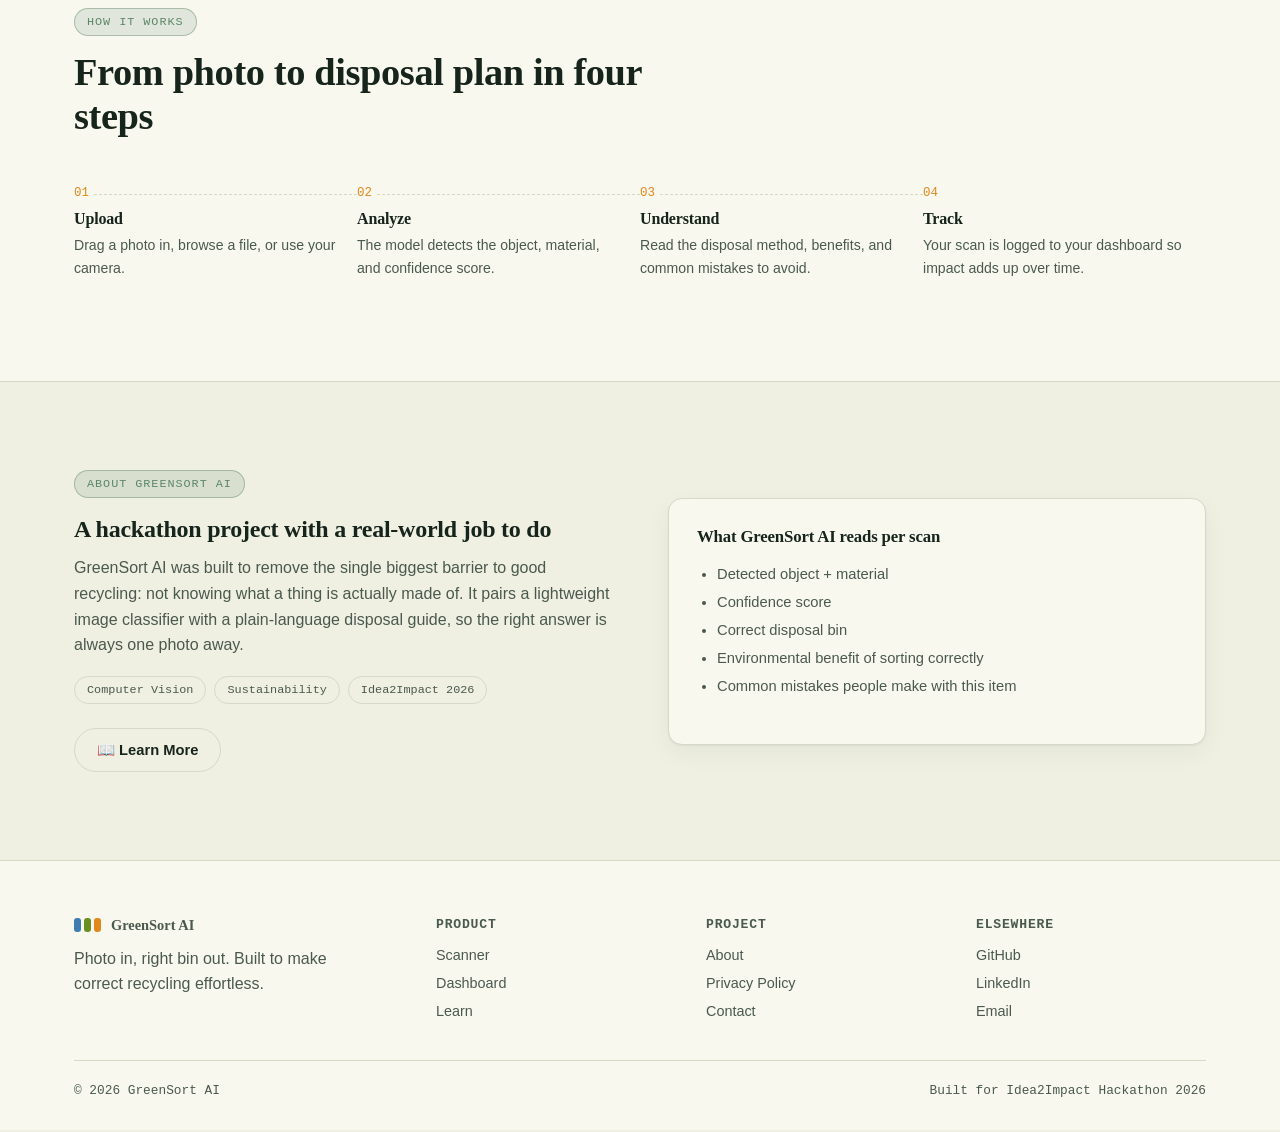
==== commit a62d1da8: "Fix script source path in index.html" ====
--- a/index.html
+++ b/index.html
@@ -176,6 +176,6 @@
   </div>
 </footer>
 
-<script src="js/main.js"></script>
+<script src="main.js"></script>
 </body>
 </html>
